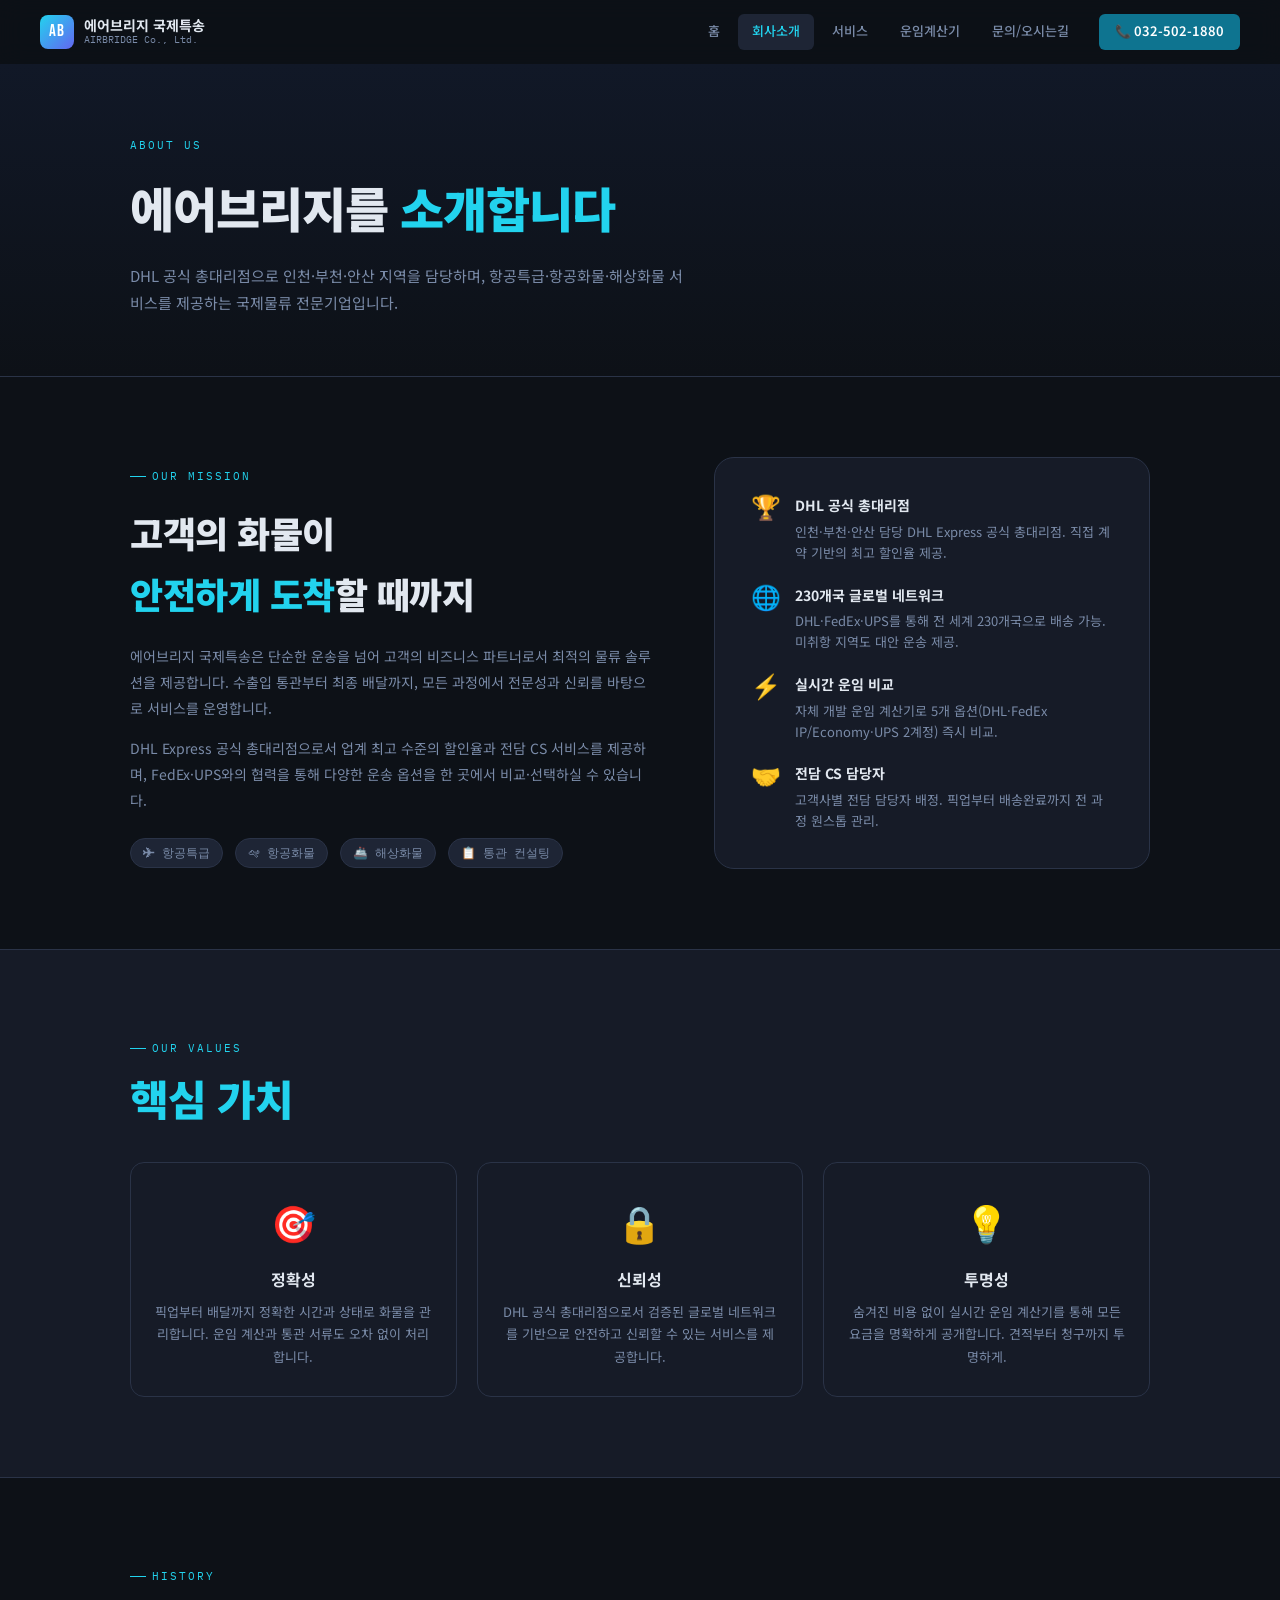
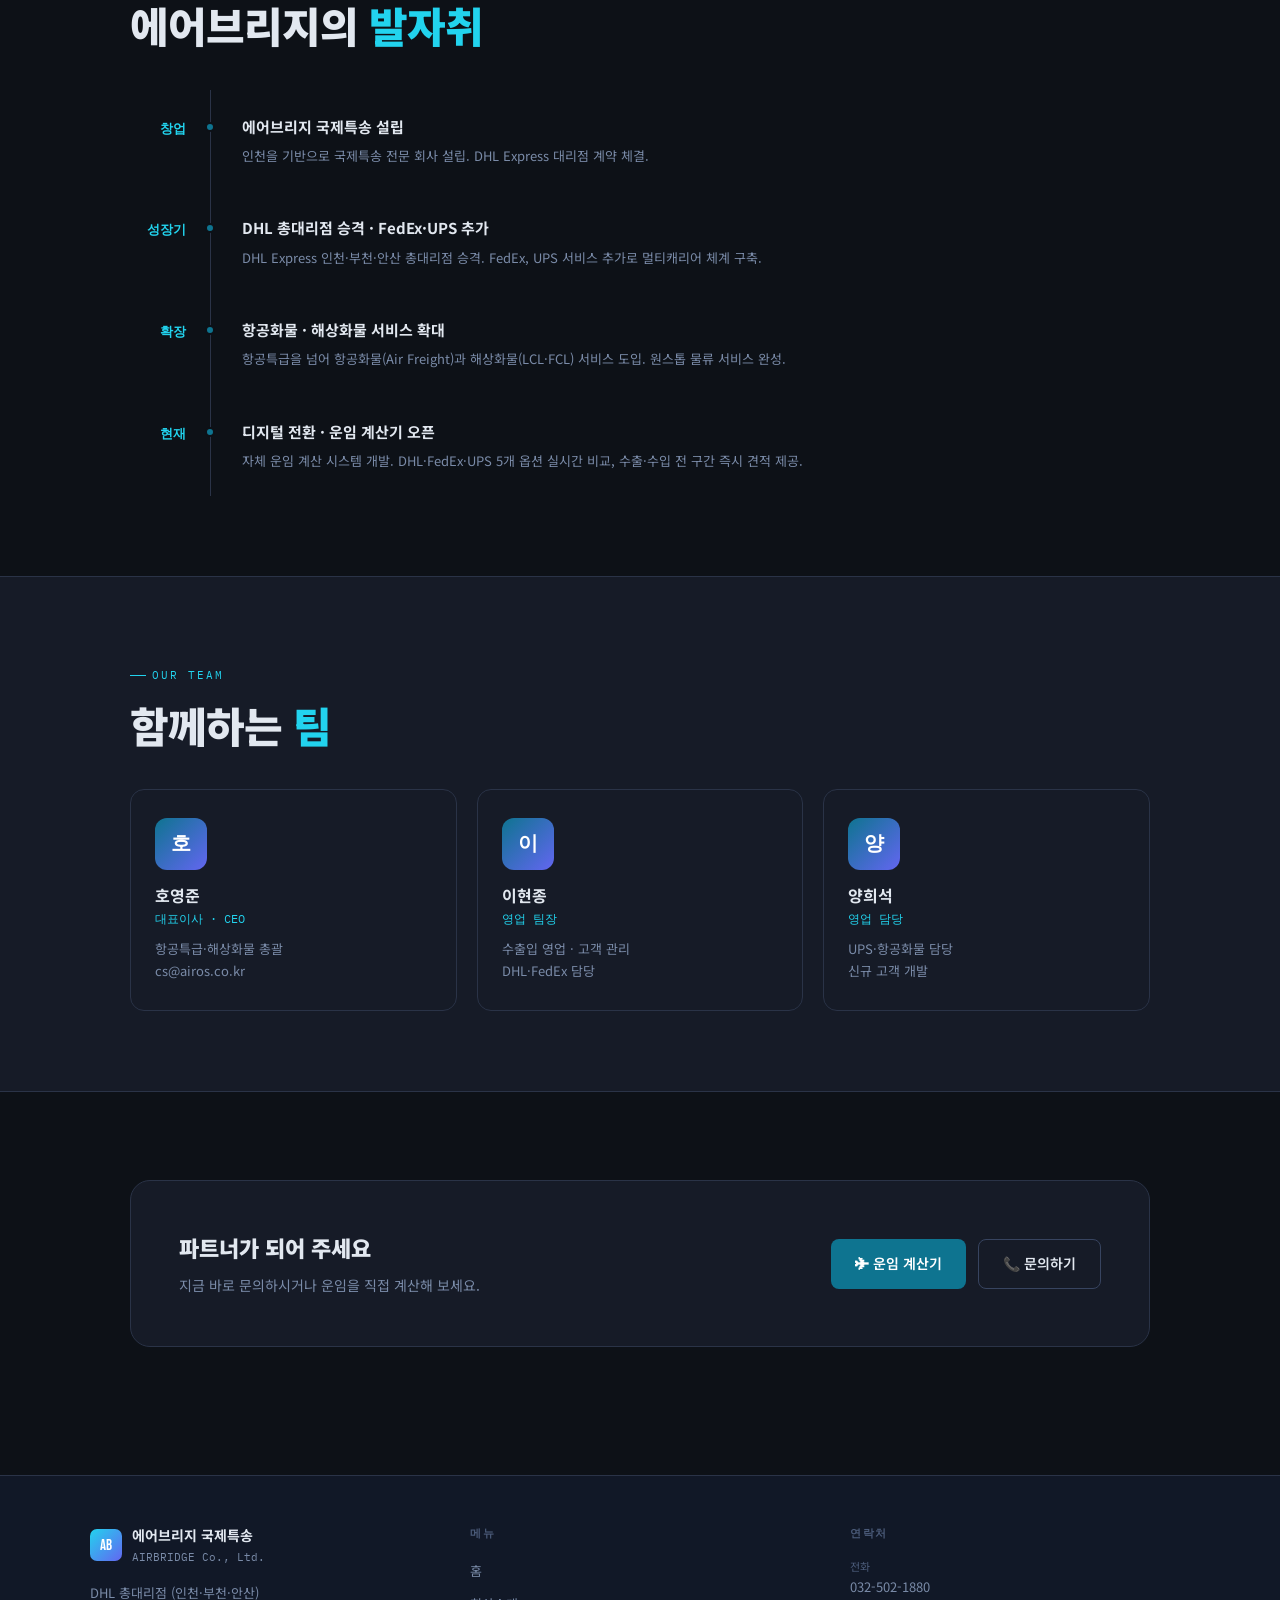
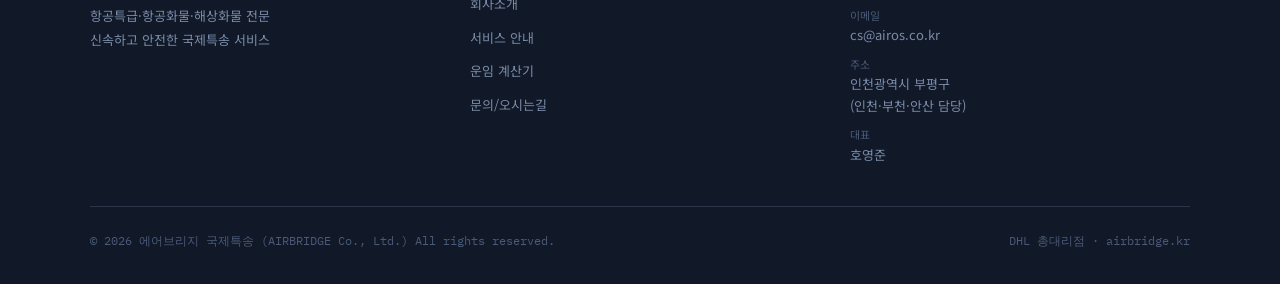
==== about.html @ 005edf67 "Add files via upload" ====
<!DOCTYPE html>
<html lang="ko">
<head>
<meta charset="UTF-8">
<meta name="viewport" content="width=device-width, initial-scale=1.0">
<title>회사소개 — 에어브리지 국제특송</title>
<meta name="description" content="에어브리지 국제특송 회사소개. DHL 공식 총대리점, 인천·부천·안산 담당. 항공특급·항공화물·해상화물 전문.">
<link rel="stylesheet" href="style.css">
<style>
.page-hero {
  padding: 72px 0 60px;
  border-bottom: 1px solid var(--border);
  background: linear-gradient(180deg, var(--bg2) 0%, var(--bg) 100%);
}
.page-hero-tag { font-size:11px; font-family:var(--mono); color:var(--cyan); letter-spacing:2px; text-transform:uppercase; margin-bottom:12px; }
.page-hero h1 { font-size: clamp(28px, 4vw, 48px); font-weight:900; letter-spacing:-1px; margin-bottom:14px; }
.page-hero p  { font-size:15px; color:var(--muted); max-width:560px; line-height:1.8; }

/* MISSION */
.mission-grid {
  display: grid;
  grid-template-columns: 1.2fr 1fr;
  gap: 60px;
  align-items: center;
}
.mission-text h2 { font-size: clamp(24px,3vw,36px); font-weight:900; letter-spacing:-0.5px; margin-bottom:20px; }
.mission-text p  { font-size:14px; color:var(--muted); line-height:1.85; margin-bottom:14px; }

.mission-card {
  background: var(--surface);
  border: 1px solid var(--border);
  border-radius: 20px;
  padding: 36px;
  display: flex;
  flex-direction: column;
  gap: 20px;
}
.mc-item { display:flex; gap:14px; align-items:flex-start; }
.mc-icon { font-size:24px; flex-shrink:0; line-height:1; }
.mc-title { font-size:14px; font-weight:700; margin-bottom:4px; }
.mc-desc  { font-size:13px; color:var(--muted); line-height:1.6; }

/* VALUES */
.values-grid { display:grid; grid-template-columns:repeat(3,1fr); gap:20px; margin-top:40px; }
.val-card {
  background: var(--surface);
  border: 1px solid var(--border);
  border-radius: 14px;
  padding: 28px 24px;
  text-align: center;
  transition: all 0.3s;
}
.val-card:hover { border-color:var(--cyan-dim); transform:translateY(-3px); }
.val-icon { font-size:36px; margin-bottom:14px; }
.val-title { font-size:16px; font-weight:700; margin-bottom:8px; }
.val-desc  { font-size:13px; color:var(--muted); line-height:1.7; }

/* HISTORY */
.history-list { display:flex; flex-direction:column; gap:0; margin-top:40px; position:relative; }
.history-list::before {
  content:'';
  position:absolute;
  left: 80px; top:0; bottom:0;
  width: 1px;
  background: var(--border);
}
.history-item { display:flex; gap:32px; align-items:flex-start; padding:24px 0; }
.history-year {
  flex-shrink:0;
  width:80px;
  font-family:var(--mono);
  font-size:13px;
  font-weight:600;
  color:var(--cyan);
  padding-top:3px;
  text-align:right;
  padding-right:24px;
  position:relative;
}
.history-year::after {
  content:'';
  position:absolute;
  right:-5px; top:8px;
  width:10px; height:10px;
  border-radius:50%;
  background:var(--cyan-dim);
  border:2px solid var(--bg);
}
.history-content { flex:1; }
.history-title { font-size:15px; font-weight:700; margin-bottom:6px; }
.history-desc  { font-size:13px; color:var(--muted); line-height:1.7; }

/* TEAM */
.team-grid { display:grid; grid-template-columns:repeat(3,1fr); gap:20px; margin-top:40px; }
.team-card {
  background:var(--surface);
  border:1px solid var(--border);
  border-radius:14px;
  padding:28px 24px;
  display:flex; flex-direction:column; gap:12px;
}
.team-avatar {
  width:52px; height:52px;
  border-radius:12px;
  background:linear-gradient(135deg,var(--cyan-dim),#6366f1);
  display:flex; align-items:center; justify-content:center;
  font-size:20px; font-weight:900; color:#fff;
  font-family:var(--display);
}
.team-name  { font-size:16px; font-weight:700; }
.team-role  { font-size:12px; color:var(--cyan); font-family:var(--mono); }
.team-area  { font-size:13px; color:var(--muted); }

/* CTA */
.about-cta {
  background:var(--surface);
  border:1px solid var(--border);
  border-radius:20px;
  padding:48px;
  display:flex;
  align-items:center;
  justify-content:space-between;
  gap:32px;
  margin-top:40px;
}
.about-cta h3 { font-size:22px; font-weight:900; margin-bottom:8px; }
.about-cta p  { font-size:14px; color:var(--muted); }
.about-cta-btns { display:flex; gap:12px; flex-shrink:0; }

@media(max-width:900px){
  .mission-grid { grid-template-columns:1fr; }
  .values-grid  { grid-template-columns:1fr 1fr; }
  .team-grid    { grid-template-columns:1fr; }
  .about-cta    { flex-direction:column; text-align:center; padding:32px 24px; }
  .about-cta-btns { justify-content:center; }
}
@media(max-width:600px){
  .values-grid { grid-template-columns:1fr; }
  .history-list::before { left:60px; }
  .history-year { width:60px; font-size:11px; }
}
</style>
</head>
<body>
<div class="page-wrap">

  <!-- PAGE HERO -->
  <div class="page-hero">
    <div class="container">
      <div class="page-hero-tag anim-fadeup">About Us</div>
      <h1 class="anim-fadeup anim-d1">에어브리지를 <span class="highlight">소개합니다</span></h1>
      <p class="anim-fadeup anim-d2">DHL 공식 총대리점으로 인천·부천·안산 지역을 담당하며, 항공특급·항공화물·해상화물 서비스를 제공하는 국제물류 전문기업입니다.</p>
    </div>
  </div>

  <!-- MISSION -->
  <section class="section">
    <div class="container">
      <div class="mission-grid">
        <div class="mission-text anim-fadeup">
          <div class="section-tag">Our Mission</div>
          <h2>고객의 화물이<br><span class="highlight">안전하게 도착</span>할 때까지</h2>
          <p>에어브리지 국제특송은 단순한 운송을 넘어 고객의 비즈니스 파트너로서 최적의 물류 솔루션을 제공합니다. 수출입 통관부터 최종 배달까지, 모든 과정에서 전문성과 신뢰를 바탕으로 서비스를 운영합니다.</p>
          <p>DHL Express 공식 총대리점으로서 업계 최고 수준의 할인율과 전담 CS 서비스를 제공하며, FedEx·UPS와의 협력을 통해 다양한 운송 옵션을 한 곳에서 비교·선택하실 수 있습니다.</p>
          <div style="display:flex;gap:12px;flex-wrap:wrap;margin-top:24px;">
            <span class="chip">✈ 항공특급</span>
            <span class="chip">🛩 항공화물</span>
            <span class="chip">🚢 해상화물</span>
            <span class="chip">📋 통관 컨설팅</span>
          </div>
        </div>
        <div class="mission-card anim-fadeup anim-d2">
          <div class="mc-item">
            <div class="mc-icon">🏆</div>
            <div>
              <div class="mc-title">DHL 공식 총대리점</div>
              <div class="mc-desc">인천·부천·안산 담당 DHL Express 공식 총대리점. 직접 계약 기반의 최고 할인율 제공.</div>
            </div>
          </div>
          <div class="mc-item">
            <div class="mc-icon">🌐</div>
            <div>
              <div class="mc-title">230개국 글로벌 네트워크</div>
              <div class="mc-desc">DHL·FedEx·UPS를 통해 전 세계 230개국으로 배송 가능. 미취항 지역도 대안 운송 제공.</div>
            </div>
          </div>
          <div class="mc-item">
            <div class="mc-icon">⚡</div>
            <div>
              <div class="mc-title">실시간 운임 비교</div>
              <div class="mc-desc">자체 개발 운임 계산기로 5개 옵션(DHL·FedEx IP/Economy·UPS 2계정) 즉시 비교.</div>
            </div>
          </div>
          <div class="mc-item">
            <div class="mc-icon">🤝</div>
            <div>
              <div class="mc-title">전담 CS 담당자</div>
              <div class="mc-desc">고객사별 전담 담당자 배정. 픽업부터 배송완료까지 전 과정 원스톱 관리.</div>
            </div>
          </div>
        </div>
      </div>
    </div>
  </section>

  <!-- VALUES -->
  <section class="section" style="background:var(--surface);border-top:1px solid var(--border);border-bottom:1px solid var(--border);">
    <div class="container">
      <div class="section-tag">Our Values</div>
      <h2 class="section-title"><span class="highlight">핵심 가치</span></h2>
      <div class="values-grid">
        <div class="val-card anim-fadeup anim-d1">
          <div class="val-icon">🎯</div>
          <div class="val-title">정확성</div>
          <div class="val-desc">픽업부터 배달까지 정확한 시간과 상태로 화물을 관리합니다. 운임 계산과 통관 서류도 오차 없이 처리합니다.</div>
        </div>
        <div class="val-card anim-fadeup anim-d2">
          <div class="val-icon">🔒</div>
          <div class="val-title">신뢰성</div>
          <div class="val-desc">DHL 공식 총대리점으로서 검증된 글로벌 네트워크를 기반으로 안전하고 신뢰할 수 있는 서비스를 제공합니다.</div>
        </div>
        <div class="val-card anim-fadeup anim-d3">
          <div class="val-icon">💡</div>
          <div class="val-title">투명성</div>
          <div class="val-desc">숨겨진 비용 없이 실시간 운임 계산기를 통해 모든 요금을 명확하게 공개합니다. 견적부터 청구까지 투명하게.</div>
        </div>
      </div>
    </div>
  </section>

  <!-- HISTORY -->
  <section class="section">
    <div class="container">
      <div class="section-tag">History</div>
      <h2 class="section-title">에어브리지의 <span class="highlight">발자취</span></h2>
      <div class="history-list">
        <div class="history-item anim-fadeup">
          <div class="history-year">창업</div>
          <div class="history-content">
            <div class="history-title">에어브리지 국제특송 설립</div>
            <div class="history-desc">인천을 기반으로 국제특송 전문 회사 설립. DHL Express 대리점 계약 체결.</div>
          </div>
        </div>
        <div class="history-item anim-fadeup anim-d1">
          <div class="history-year">성장기</div>
          <div class="history-content">
            <div class="history-title">DHL 총대리점 승격 · FedEx·UPS 추가</div>
            <div class="history-desc">DHL Express 인천·부천·안산 총대리점 승격. FedEx, UPS 서비스 추가로 멀티캐리어 체계 구축.</div>
          </div>
        </div>
        <div class="history-item anim-fadeup anim-d2">
          <div class="history-year">확장</div>
          <div class="history-content">
            <div class="history-title">항공화물 · 해상화물 서비스 확대</div>
            <div class="history-desc">항공특급을 넘어 항공화물(Air Freight)과 해상화물(LCL·FCL) 서비스 도입. 원스톱 물류 서비스 완성.</div>
          </div>
        </div>
        <div class="history-item anim-fadeup anim-d3">
          <div class="history-year">현재</div>
          <div class="history-content">
            <div class="history-title">디지털 전환 · 운임 계산기 오픈</div>
            <div class="history-desc">자체 운임 계산 시스템 개발. DHL·FedEx·UPS 5개 옵션 실시간 비교, 수출·수입 전 구간 즉시 견적 제공.</div>
          </div>
        </div>
      </div>
    </div>
  </section>

  <!-- TEAM -->
  <section class="section" style="background:var(--surface);border-top:1px solid var(--border);border-bottom:1px solid var(--border);">
    <div class="container">
      <div class="section-tag">Our Team</div>
      <h2 class="section-title">함께하는 <span class="highlight">팀</span></h2>
      <div class="team-grid">
        <div class="team-card anim-fadeup anim-d1">
          <div class="team-avatar">호</div>
          <div>
            <div class="team-name">호영준</div>
            <div class="team-role">대표이사 · CEO</div>
            <div class="team-area" style="margin-top:8px;">항공특급·해상화물 총괄<br>cs@airos.co.kr</div>
          </div>
        </div>
        <div class="team-card anim-fadeup anim-d2">
          <div class="team-avatar">이</div>
          <div>
            <div class="team-name">이현종</div>
            <div class="team-role">영업 팀장</div>
            <div class="team-area" style="margin-top:8px;">수출입 영업 · 고객 관리<br>DHL·FedEx 담당</div>
          </div>
        </div>
        <div class="team-card anim-fadeup anim-d3">
          <div class="team-avatar">양</div>
          <div>
            <div class="team-name">양희석</div>
            <div class="team-role">영업 담당</div>
            <div class="team-area" style="margin-top:8px;">UPS·항공화물 담당<br>신규 고객 개발</div>
          </div>
        </div>
      </div>
    </div>
  </section>

  <!-- CTA -->
  <section class="section-sm">
    <div class="container">
      <div class="about-cta anim-fadeup">
        <div>
          <h3>파트너가 되어 주세요</h3>
          <p>지금 바로 문의하시거나 운임을 직접 계산해 보세요.</p>
        </div>
        <div class="about-cta-btns">
          <a href="/calculator.html" class="btn btn-primary">✈ 운임 계산기</a>
          <a href="/contact.html" class="btn btn-outline">📞 문의하기</a>
        </div>
      </div>
    </div>
  </section>

</div>
<script src="common.js"></script>
</body>
</html>
---- style.css ----
/* ═══════════════════════════════════════════
   AIRBRIDGE — Global Stylesheet
   에어브리지 국제특송
═══════════════════════════════════════════ */

@import url('https://fonts.googleapis.com/css2?family=Noto+Sans+KR:wght@300;400;500;700;900&family=IBM+Plex+Mono:wght@400;500;600&family=Bebas+Neue&display=swap');

/* ── RESET & BASE ── */
*, *::before, *::after { box-sizing: border-box; margin: 0; padding: 0; }

:root {
  --bg:        #0d1117;
  --bg2:       #111827;
  --surface:   #161b27;
  --surface2:  #1e2535;
  --border:    #2a3347;
  --border2:   #374460;
  --text:      #e2e8f0;
  --text2:     #94a3b8;
  --muted:     #7a8ba8;
  --muted2:    #4a5a78;
  --cyan:      #22d3ee;
  --cyan-dim:  #0e7490;
  --cyan-pale: rgba(34,211,238,0.08);
  --purple:    #a78bfa;
  --amber:     #fbbf24;
  --red:       #f87171;
  --green:     #34d399;
  --sans:      'Noto Sans KR', sans-serif;
  --mono:      'IBM Plex Mono', monospace;
  --display:   'Bebas Neue', sans-serif;
  --nav-h:     64px;
}

html { scroll-behavior: smooth; }

body {
  background: var(--bg);
  color: var(--text);
  font-family: var(--sans);
  font-size: 15px;
  line-height: 1.7;
  min-height: 100vh;
  -webkit-font-smoothing: antialiased;
}

a { color: inherit; text-decoration: none; }
img { max-width: 100%; display: block; }

/* ── SCROLLBAR ── */
::-webkit-scrollbar { width: 6px; }
::-webkit-scrollbar-track { background: var(--bg); }
::-webkit-scrollbar-thumb { background: var(--border2); border-radius: 3px; }
::-webkit-scrollbar-thumb:hover { background: var(--muted2); }

/* ════════════════════════════════════════
   NAVIGATION
════════════════════════════════════════ */
.nav {
  position: fixed;
  top: 0; left: 0; right: 0;
  z-index: 1000;
  height: var(--nav-h);
  background: rgba(13,17,23,0.92);
  backdrop-filter: blur(12px);
  border-bottom: 1px solid var(--border);
  display: flex;
  align-items: center;
  padding: 0 40px;
  gap: 0;
}

.nav-logo {
  display: flex;
  align-items: center;
  gap: 10px;
  flex-shrink: 0;
  margin-right: auto;
}
.nav-logo-mark {
  width: 34px; height: 34px;
  background: linear-gradient(135deg, var(--cyan) 0%, #6366f1 100%);
  border-radius: 8px;
  display: flex; align-items: center; justify-content: center;
  font-family: var(--display);
  font-size: 17px;
  color: #fff;
  letter-spacing: 1px;
  flex-shrink: 0;
}
.nav-logo-text { line-height: 1.2; }
.nav-logo-ko   { font-size: 14px; font-weight: 700; }
.nav-logo-en   { font-size: 10px; color: var(--muted); font-family: var(--mono); }

.nav-links {
  display: flex;
  align-items: center;
  gap: 4px;
  list-style: none;
}
.nav-links a {
  display: flex;
  align-items: center;
  height: 36px;
  padding: 0 14px;
  border-radius: 6px;
  font-size: 13px;
  font-weight: 500;
  color: var(--muted);
  transition: color 0.2s, background 0.2s;
  white-space: nowrap;
}
.nav-links a:hover,
.nav-links a.active {
  color: var(--text);
  background: var(--surface2);
}
.nav-links a.active { color: var(--cyan); }

.nav-cta {
  margin-left: 16px;
  display: flex;
  align-items: center;
  height: 36px;
  padding: 0 16px;
  background: var(--cyan-dim);
  border-radius: 6px;
  font-size: 13px;
  font-weight: 600;
  color: #fff !important;
  transition: opacity 0.2s;
  white-space: nowrap;
}
.nav-cta:hover { opacity: 0.85; background: var(--cyan-dim) !important; }

/* Hamburger */
.nav-ham {
  display: none;
  flex-direction: column;
  gap: 5px;
  cursor: pointer;
  padding: 8px;
  margin-left: auto;
}
.nav-ham span {
  display: block;
  width: 22px; height: 2px;
  background: var(--text);
  border-radius: 2px;
  transition: all 0.3s;
}

/* Mobile nav */
.nav-mobile {
  display: none;
  position: fixed;
  top: var(--nav-h);
  left: 0; right: 0;
  background: var(--bg2);
  border-bottom: 1px solid var(--border);
  padding: 16px 24px 24px;
  z-index: 999;
  flex-direction: column;
  gap: 4px;
}
.nav-mobile.open { display: flex; }
.nav-mobile a {
  padding: 10px 14px;
  border-radius: 8px;
  font-size: 14px;
  font-weight: 500;
  color: var(--muted);
  transition: all 0.2s;
}
.nav-mobile a:hover, .nav-mobile a.active { color: var(--cyan); background: var(--cyan-pale); }
.nav-mobile .nav-cta {
  margin-left: 0; margin-top: 8px;
  justify-content: center;
  height: 44px;
}

/* ════════════════════════════════════════
   PAGE WRAPPER
════════════════════════════════════════ */
.page-wrap {
  padding-top: var(--nav-h);
  min-height: 100vh;
}

/* ════════════════════════════════════════
   FOOTER
════════════════════════════════════════ */
.footer {
  background: var(--bg2);
  border-top: 1px solid var(--border);
  padding: 48px 40px 32px;
  margin-top: 80px;
}
.footer-inner {
  max-width: 1100px;
  margin: 0 auto;
  display: grid;
  grid-template-columns: 1fr 1fr 1fr;
  gap: 40px;
}
.footer-brand .fb-logo {
  display: flex;
  align-items: center;
  gap: 10px;
  margin-bottom: 14px;
}
.footer-brand .fb-mark {
  width: 32px; height: 32px;
  background: linear-gradient(135deg, var(--cyan) 0%, #6366f1 100%);
  border-radius: 7px;
  display: flex; align-items: center; justify-content: center;
  font-family: var(--display);
  font-size: 15px;
  color: #fff;
}
.footer-brand p { font-size: 13px; color: var(--muted); line-height: 1.8; }
.footer-col h4 {
  font-size: 11px;
  font-family: var(--mono);
  color: var(--muted2);
  text-transform: uppercase;
  letter-spacing: 1.5px;
  margin-bottom: 14px;
}
.footer-col ul { list-style: none; display: flex; flex-direction: column; gap: 8px; }
.footer-col ul li a {
  font-size: 13px;
  color: var(--muted);
  transition: color 0.2s;
}
.footer-col ul li a:hover { color: var(--cyan); }
.footer-info dt { font-size: 11px; color: var(--muted2); }
.footer-info dd { font-size: 13px; color: var(--muted); margin-bottom: 8px; }
.footer-bottom {
  max-width: 1100px;
  margin: 32px auto 0;
  padding-top: 24px;
  border-top: 1px solid var(--border);
  display: flex;
  justify-content: space-between;
  align-items: center;
  font-size: 12px;
  color: var(--muted2);
  font-family: var(--mono);
}

/* ════════════════════════════════════════
   COMMON COMPONENTS
════════════════════════════════════════ */
.container { max-width: 1100px; margin: 0 auto; padding: 0 40px; }

.section { padding: 80px 0; }
.section-sm { padding: 48px 0; }

.section-tag {
  display: inline-flex;
  align-items: center;
  gap: 6px;
  font-size: 11px;
  font-family: var(--mono);
  color: var(--cyan);
  text-transform: uppercase;
  letter-spacing: 2px;
  margin-bottom: 16px;
}
.section-tag::before {
  content: '';
  display: inline-block;
  width: 16px; height: 1px;
  background: var(--cyan);
}

.section-title {
  font-size: clamp(28px, 4vw, 42px);
  font-weight: 900;
  letter-spacing: -1px;
  line-height: 1.15;
  margin-bottom: 16px;
}
.section-sub {
  font-size: 15px;
  color: var(--muted);
  max-width: 560px;
  line-height: 1.7;
}

.highlight { color: var(--cyan); }

/* Cards */
.card {
  background: var(--surface);
  border: 1px solid var(--border);
  border-radius: 14px;
  padding: 28px;
}
.card:hover { border-color: var(--border2); }

/* Buttons */
.btn {
  display: inline-flex;
  align-items: center;
  gap: 8px;
  padding: 12px 24px;
  border-radius: 8px;
  font-size: 14px;
  font-weight: 600;
  font-family: var(--sans);
  cursor: pointer;
  transition: all 0.2s;
  border: none;
  text-decoration: none;
}
.btn-primary {
  background: var(--cyan-dim);
  color: #fff;
}
.btn-primary:hover { opacity: 0.85; }
.btn-outline {
  background: transparent;
  color: var(--text);
  border: 1px solid var(--border2);
}
.btn-outline:hover { border-color: var(--cyan); color: var(--cyan); background: var(--cyan-pale); }
.btn-lg { padding: 15px 32px; font-size: 15px; border-radius: 10px; }

/* Chip */
.chip {
  display: inline-flex;
  align-items: center;
  gap: 5px;
  background: var(--surface2);
  border: 1px solid var(--border);
  border-radius: 20px;
  padding: 4px 12px;
  font-size: 12px;
  color: var(--muted);
  font-family: var(--mono);
}

/* Divider */
.divider {
  border: none;
  border-top: 1px solid var(--border);
  margin: 60px 0;
}

/* ════════════════════════════════════════
   ANIMATIONS
════════════════════════════════════════ */
@keyframes fadeUp {
  from { opacity: 0; transform: translateY(24px); }
  to   { opacity: 1; transform: translateY(0); }
}
@keyframes fadeIn {
  from { opacity: 0; }
  to   { opacity: 1; }
}
@keyframes pulse-cyan {
  0%, 100% { box-shadow: 0 0 0 0 rgba(34,211,238,0.3); }
  50%       { box-shadow: 0 0 0 8px rgba(34,211,238,0); }
}

.anim-fadeup { animation: fadeUp 0.6s ease both; }
.anim-d1 { animation-delay: 0.1s; }
.anim-d2 { animation-delay: 0.2s; }
.anim-d3 { animation-delay: 0.3s; }
.anim-d4 { animation-delay: 0.4s; }
.anim-d5 { animation-delay: 0.5s; }

/* ════════════════════════════════════════
   RESPONSIVE
════════════════════════════════════════ */
@media (max-width: 900px) {
  .nav-links, .nav-cta { display: none; }
  .nav-ham { display: flex; }
  .container { padding: 0 20px; }
  .section { padding: 56px 0; }
  .footer-inner { grid-template-columns: 1fr; gap: 32px; }
  .footer { padding: 40px 20px 24px; }
  .footer-bottom { flex-direction: column; gap: 8px; text-align: center; }
}
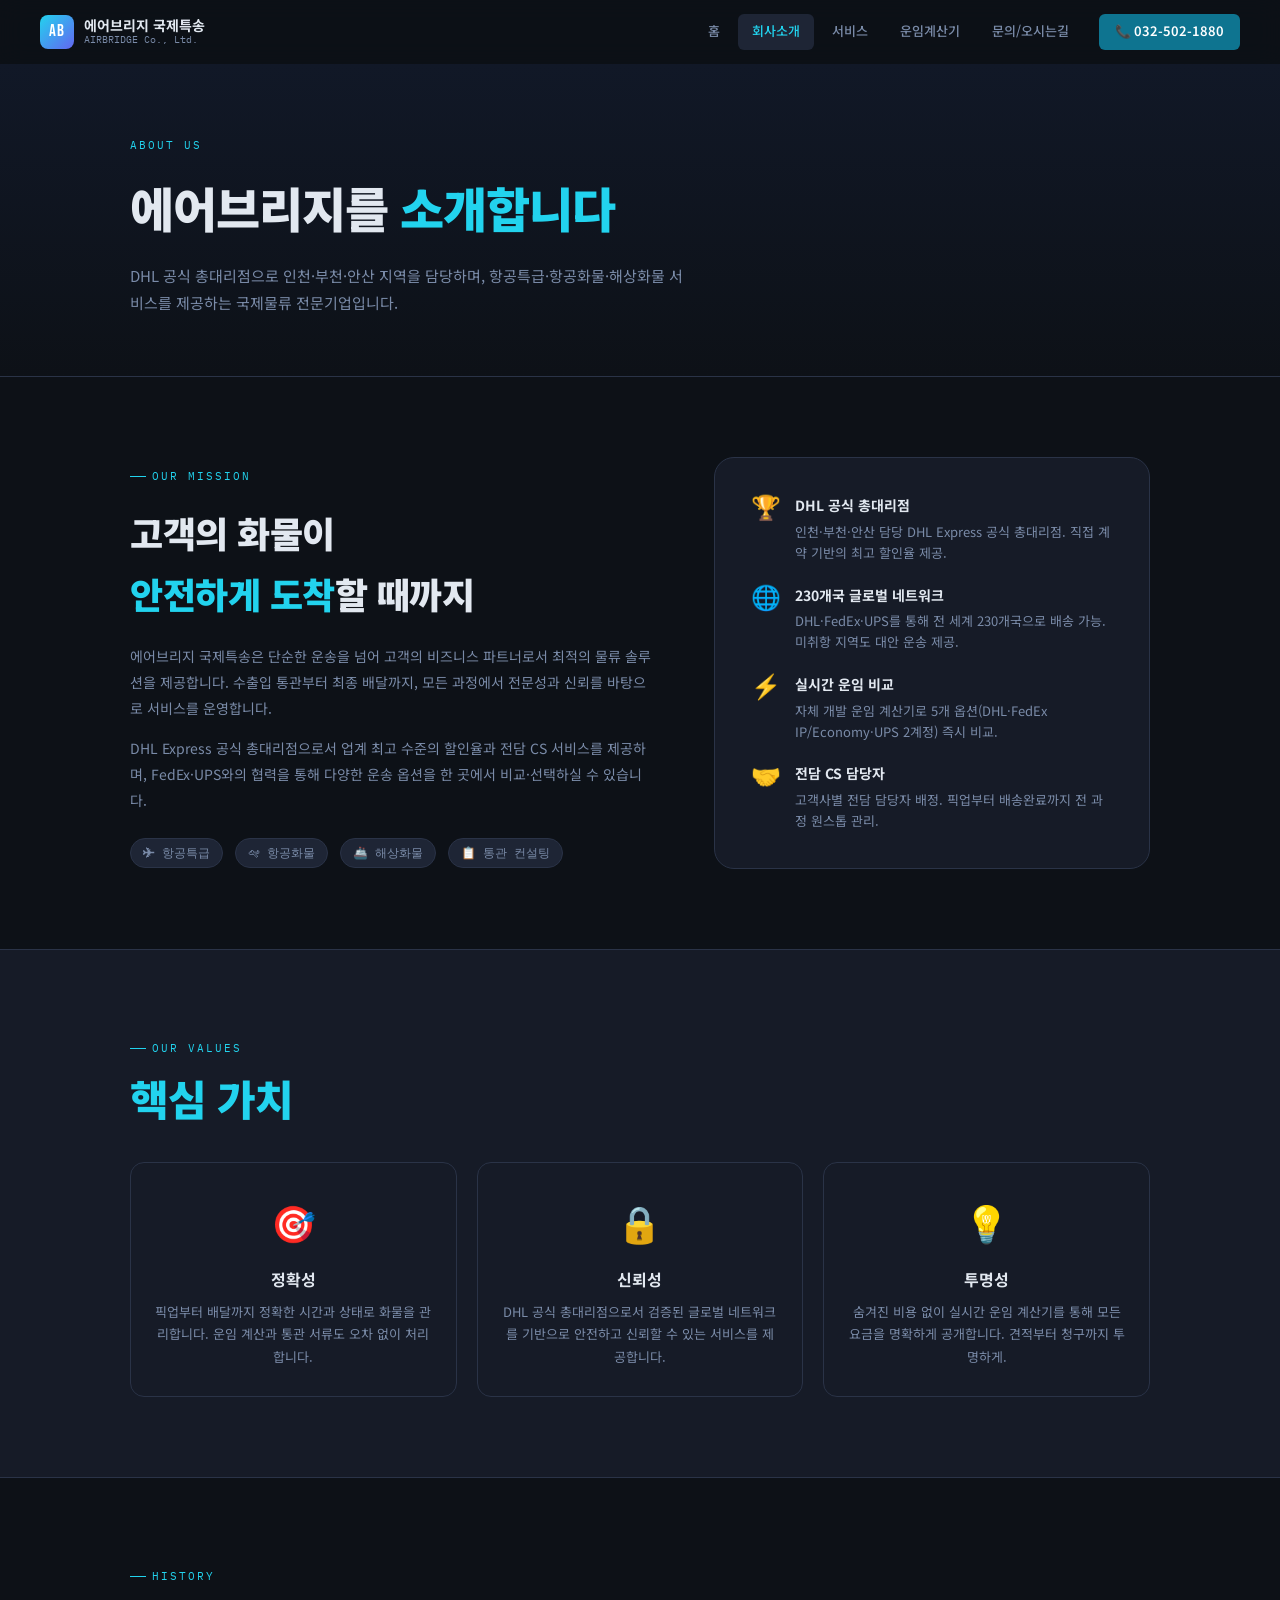
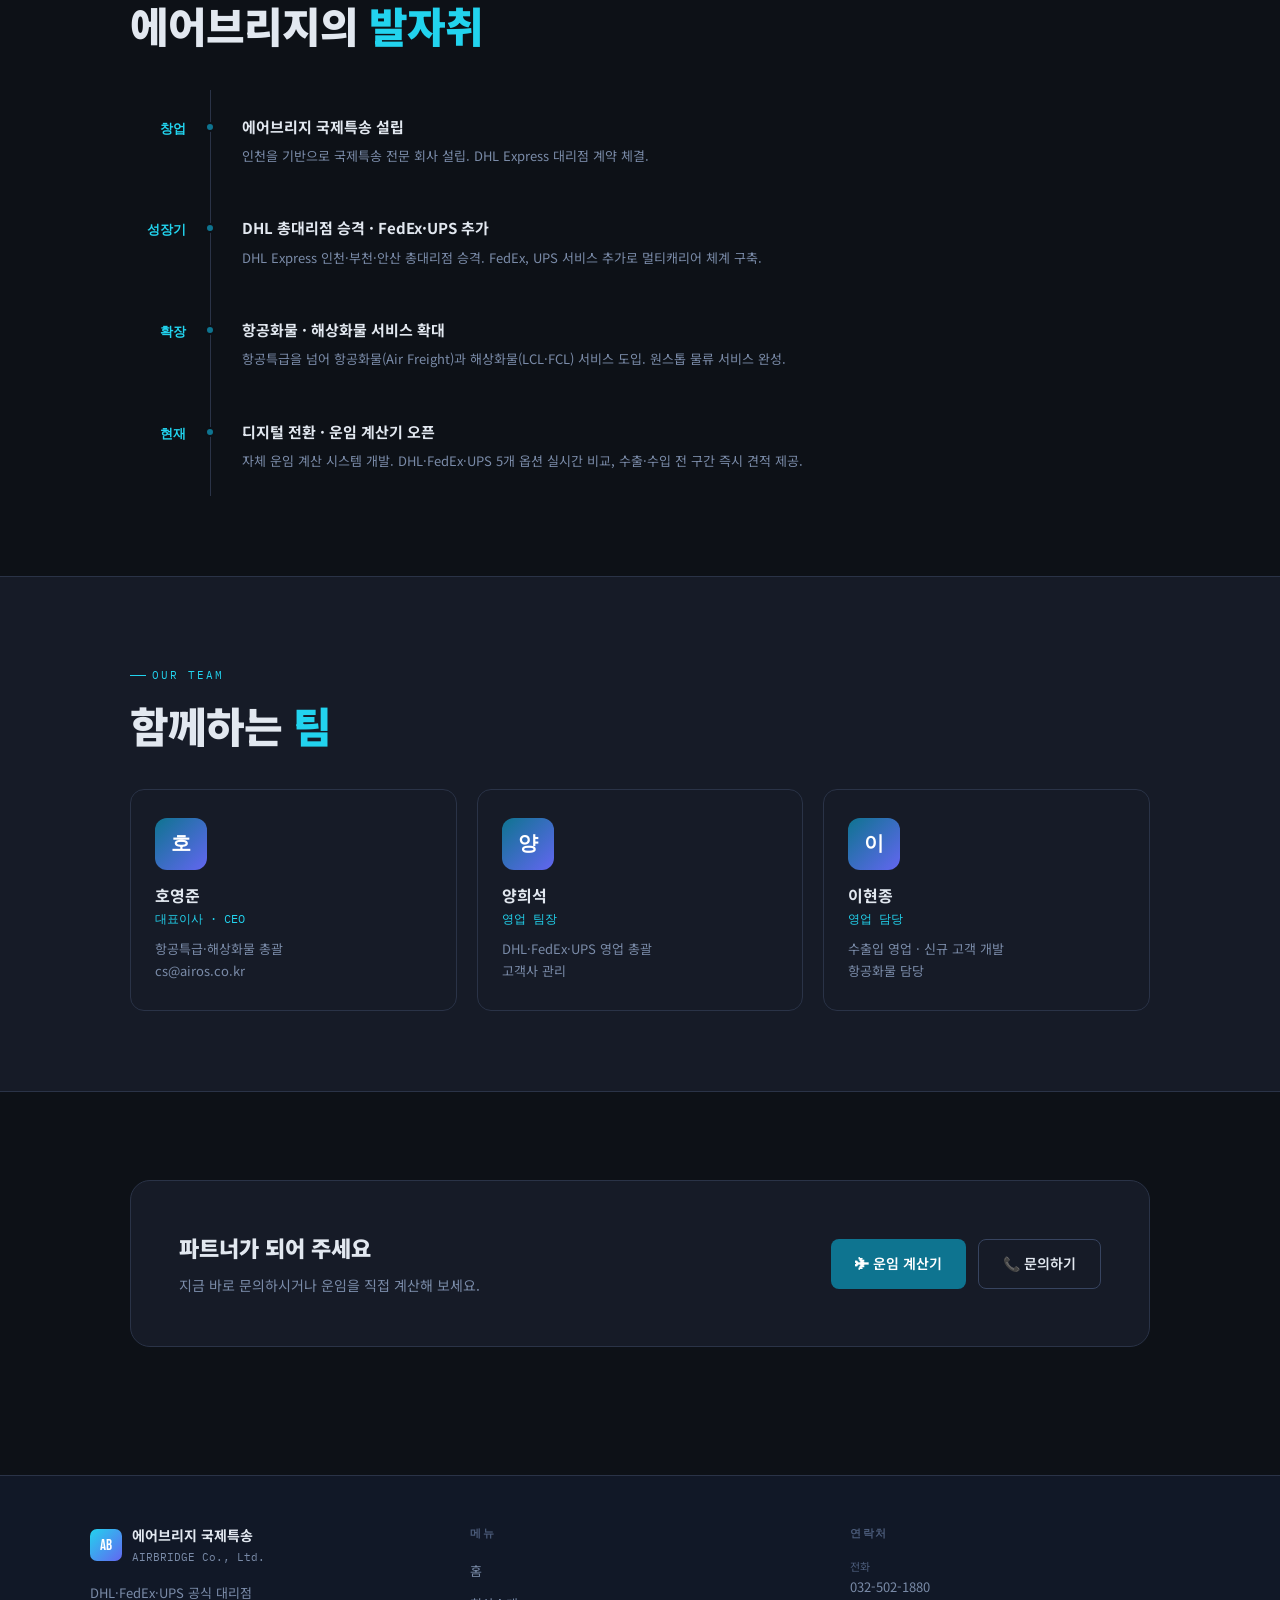
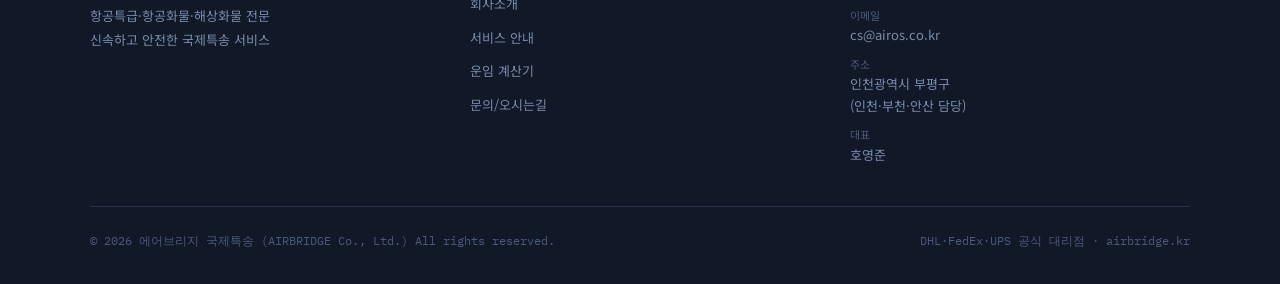
==== commit 99668bfa: "Add files via upload" ====
--- a/about.html
+++ b/about.html
@@ -281,19 +281,19 @@
           </div>
         </div>
         <div class="team-card anim-fadeup anim-d2">
+          <div class="team-avatar">양</div>
+          <div>
+            <div class="team-name">양희석</div>
+            <div class="team-role">영업 팀장</div>
+            <div class="team-area" style="margin-top:8px;">DHL·FedEx·UPS 영업 총괄<br>고객사 관리</div>
+          </div>
+        </div>
+        <div class="team-card anim-fadeup anim-d3">
           <div class="team-avatar">이</div>
           <div>
             <div class="team-name">이현종</div>
-            <div class="team-role">영업 팀장</div>
-            <div class="team-area" style="margin-top:8px;">수출입 영업 · 고객 관리<br>DHL·FedEx 담당</div>
-          </div>
-        </div>
-        <div class="team-card anim-fadeup anim-d3">
-          <div class="team-avatar">양</div>
-          <div>
-            <div class="team-name">양희석</div>
             <div class="team-role">영업 담당</div>
-            <div class="team-area" style="margin-top:8px;">UPS·항공화물 담당<br>신규 고객 개발</div>
+            <div class="team-area" style="margin-top:8px;">수출입 영업 · 신규 고객 개발<br>항공화물 담당</div>
           </div>
         </div>
       </div>
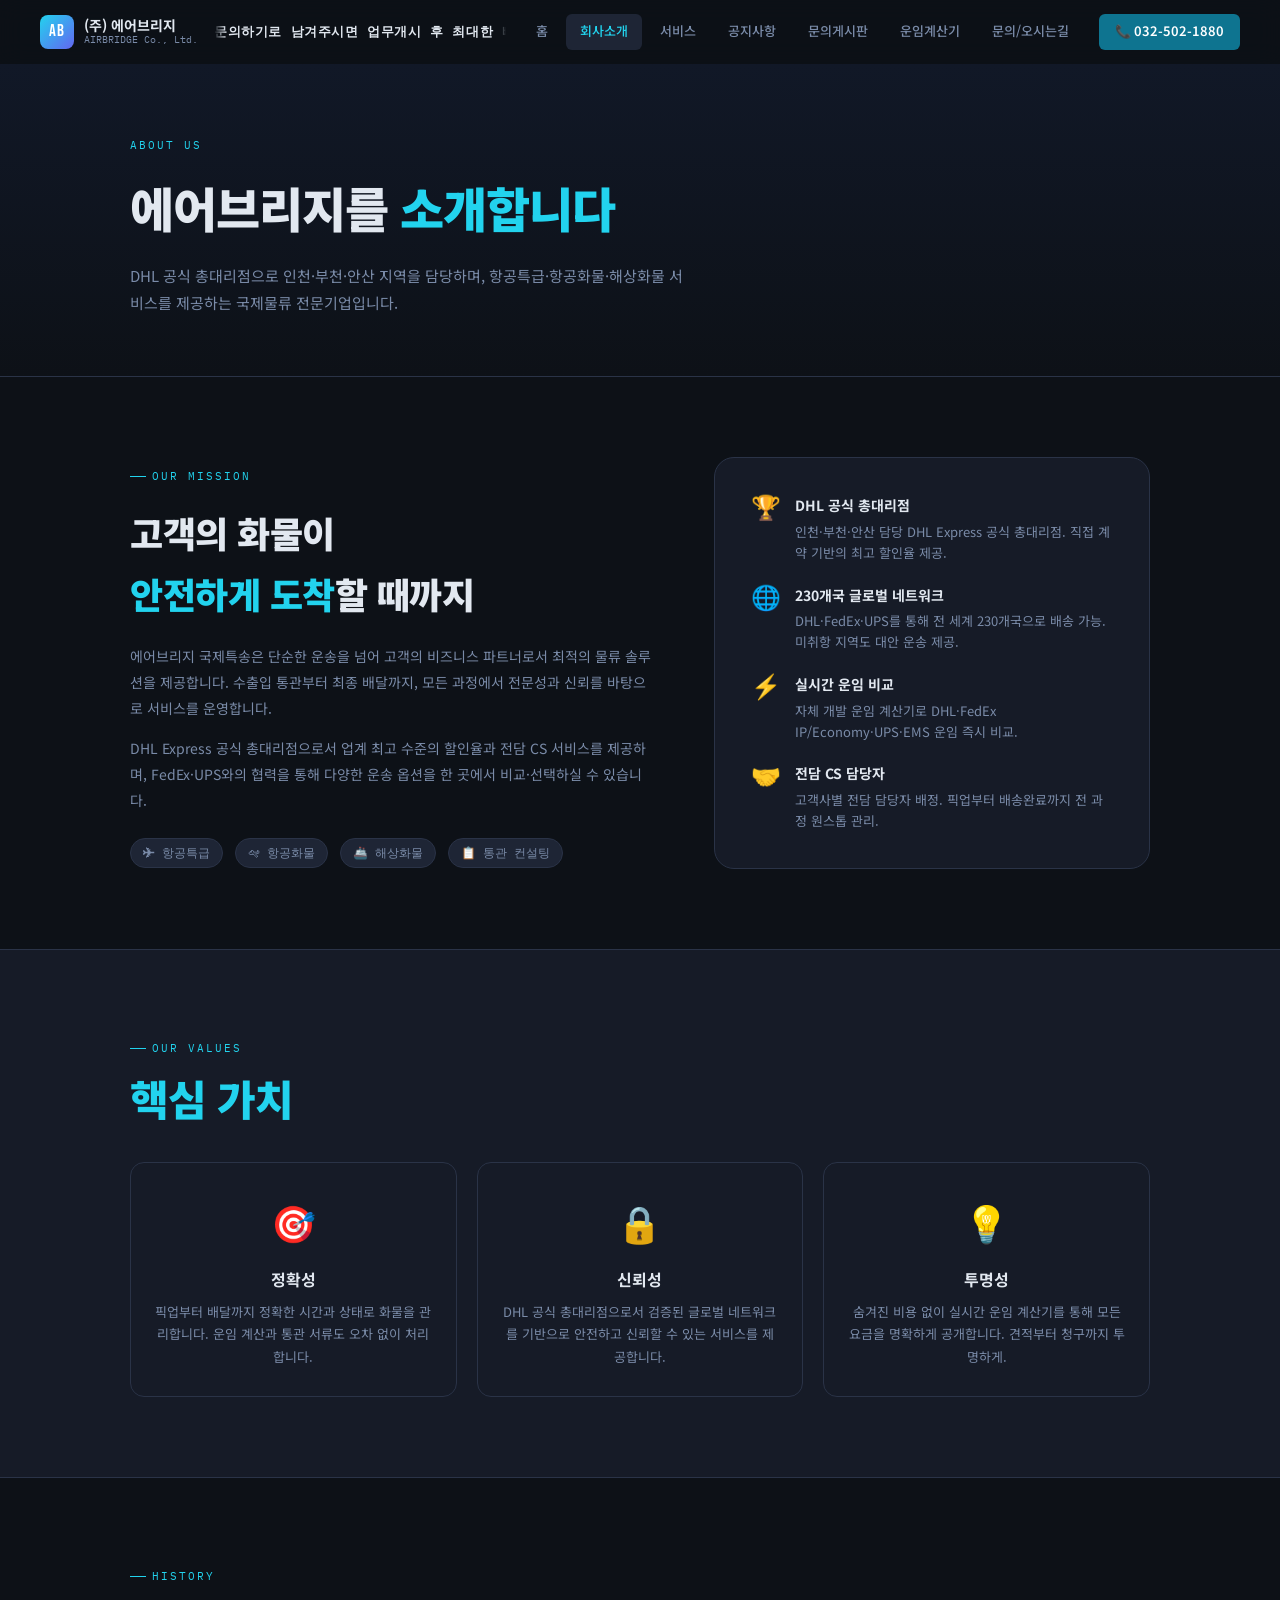
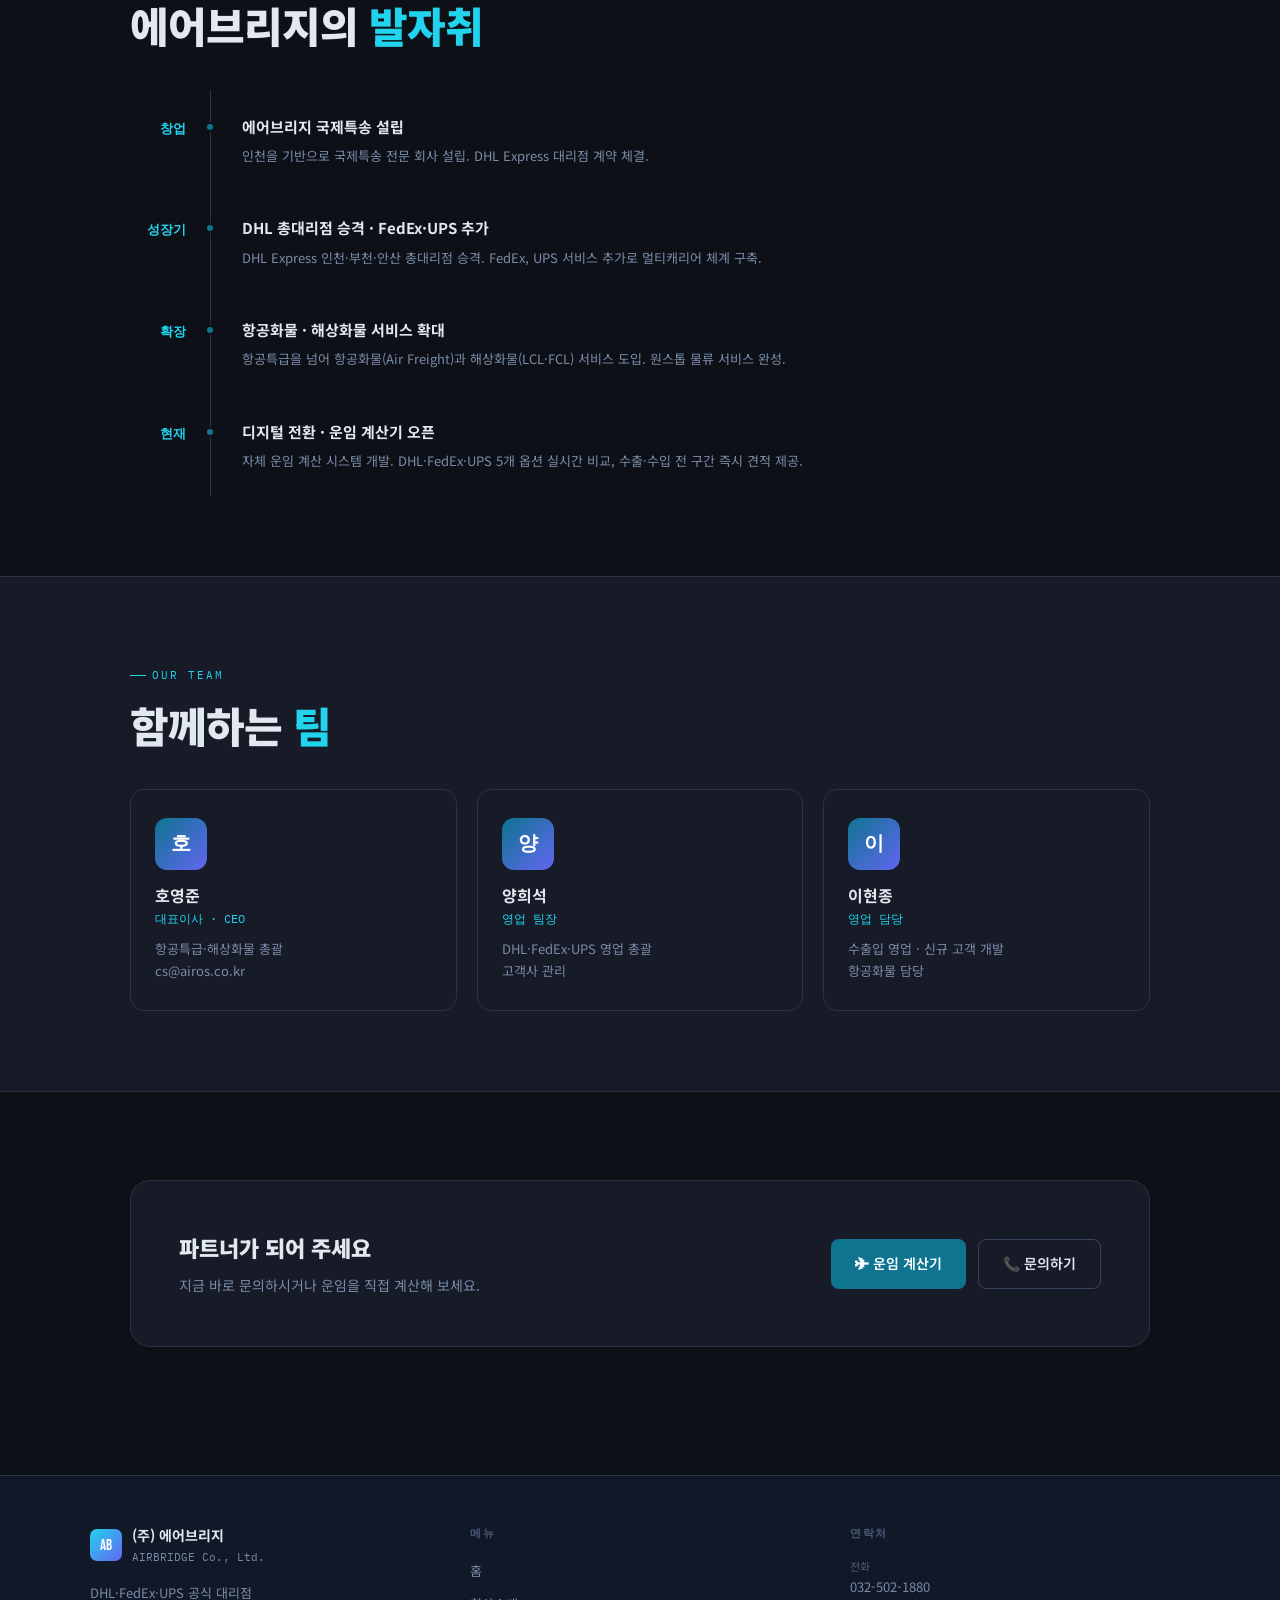
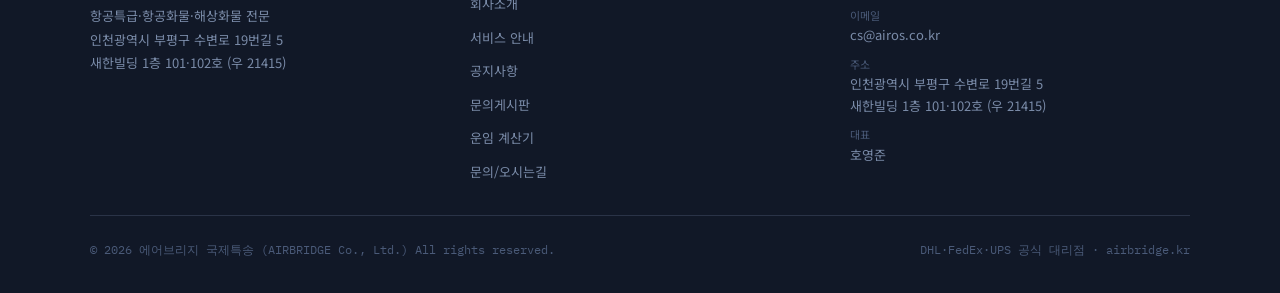
==== commit 0f9ecadc: "Add files via upload" ====
--- a/about.html
+++ b/about.html
@@ -188,7 +188,7 @@
             <div class="mc-icon">⚡</div>
             <div>
               <div class="mc-title">실시간 운임 비교</div>
-              <div class="mc-desc">자체 개발 운임 계산기로 5개 옵션(DHL·FedEx IP/Economy·UPS 2계정) 즉시 비교.</div>
+              <div class="mc-desc">자체 개발 운임 계산기로 DHL·FedEx IP/Economy·UPS·EMS 운임 즉시 비교.</div>
             </div>
           </div>
           <div class="mc-item">
--- a/style.css
+++ b/style.css
@@ -150,6 +150,100 @@
   transition: all 0.3s;
 }
 
+
+/* ════════════════════════════════════════
+   LED 전광판 (nav 중앙) — 대비색 번쩍번쩍
+════════════════════════════════════════ */
+.nav-ticker {
+  flex: 1;
+  min-width: 0;
+  overflow: hidden;
+  margin: 0 16px;
+  height: 28px;
+  display: flex;
+  align-items: center;
+  position: relative;
+  border-radius: 4px;
+  /* 배경도 함께 번쩍 */
+  animation: tickerBgFlash 1.6s steps(1, end) infinite;
+  mask-image: linear-gradient(
+    to right, transparent 0%, black 4%, black 96%, transparent 100%
+  );
+  -webkit-mask-image: linear-gradient(
+    to right, transparent 0%, black 4%, black 96%, transparent 100%
+  );
+}
+@keyframes tickerBgFlash {
+  0%          { background: rgba(34,211,238,0.08); border: 1px solid rgba(34,211,238,0.35); }
+  25%         { background: rgba(251,191,36,0.10); border: 1px solid rgba(251,191,36,0.40); }
+  50%         { background: rgba(34,211,238,0.08); border: 1px solid rgba(34,211,238,0.35); }
+  75%         { background: rgba(251,191,36,0.10); border: 1px solid rgba(251,191,36,0.40); }
+  100%        { background: rgba(34,211,238,0.08); border: 1px solid rgba(34,211,238,0.35); }
+}
+
+.nav-ticker-inner {
+  display: inline-block;
+  white-space: nowrap;
+  font-size: 12.5px;
+  font-weight: 700;
+  font-family: var(--mono);
+  letter-spacing: 0.6px;
+  /* 스크롤 + 색상 번쩍 동시 */
+  animation:
+    tickerScroll  29s linear      infinite,
+    tickerFlash   1.6s steps(1, end) infinite;
+  will-change: transform, color;
+}
+@keyframes tickerScroll {
+  0%   { transform: translateX(0); }
+  100% { transform: translateX(-33.333%); }
+}
+@keyframes tickerFlash {
+  /* 시안 → 앰버(노랑) → 시안 → 앰버 를 steps로 딱딱 전환 */
+  0%   {
+    color: #22d3ee;
+    text-shadow:
+      0 0 4px  #22d3ee,
+      0 0 10px rgba(34,211,238,0.9),
+      0 0 20px rgba(34,211,238,0.6);
+  }
+  25%  {
+    color: #fbbf24;
+    text-shadow:
+      0 0 4px  #fbbf24,
+      0 0 10px rgba(251,191,36,0.9),
+      0 0 22px rgba(251,191,36,0.6);
+  }
+  50%  {
+    color: #22d3ee;
+    text-shadow:
+      0 0 4px  #22d3ee,
+      0 0 10px rgba(34,211,238,0.9),
+      0 0 20px rgba(34,211,238,0.6);
+  }
+  75%  {
+    color: #fbbf24;
+    text-shadow:
+      0 0 4px  #fbbf24,
+      0 0 10px rgba(251,191,36,0.9),
+      0 0 22px rgba(251,191,36,0.6);
+  }
+  100% {
+    color: #22d3ee;
+    text-shadow:
+      0 0 4px  #22d3ee,
+      0 0 10px rgba(34,211,238,0.9),
+      0 0 20px rgba(34,211,238,0.6);
+  }
+}
+.nav-ticker:hover .nav-ticker-inner,
+.nav-ticker:hover {
+  animation-play-state: paused;
+}
+@media (max-width: 900px) {
+  .nav-ticker { display: none; }
+}
+
 /* Mobile nav */
 .nav-mobile {
   display: none;
